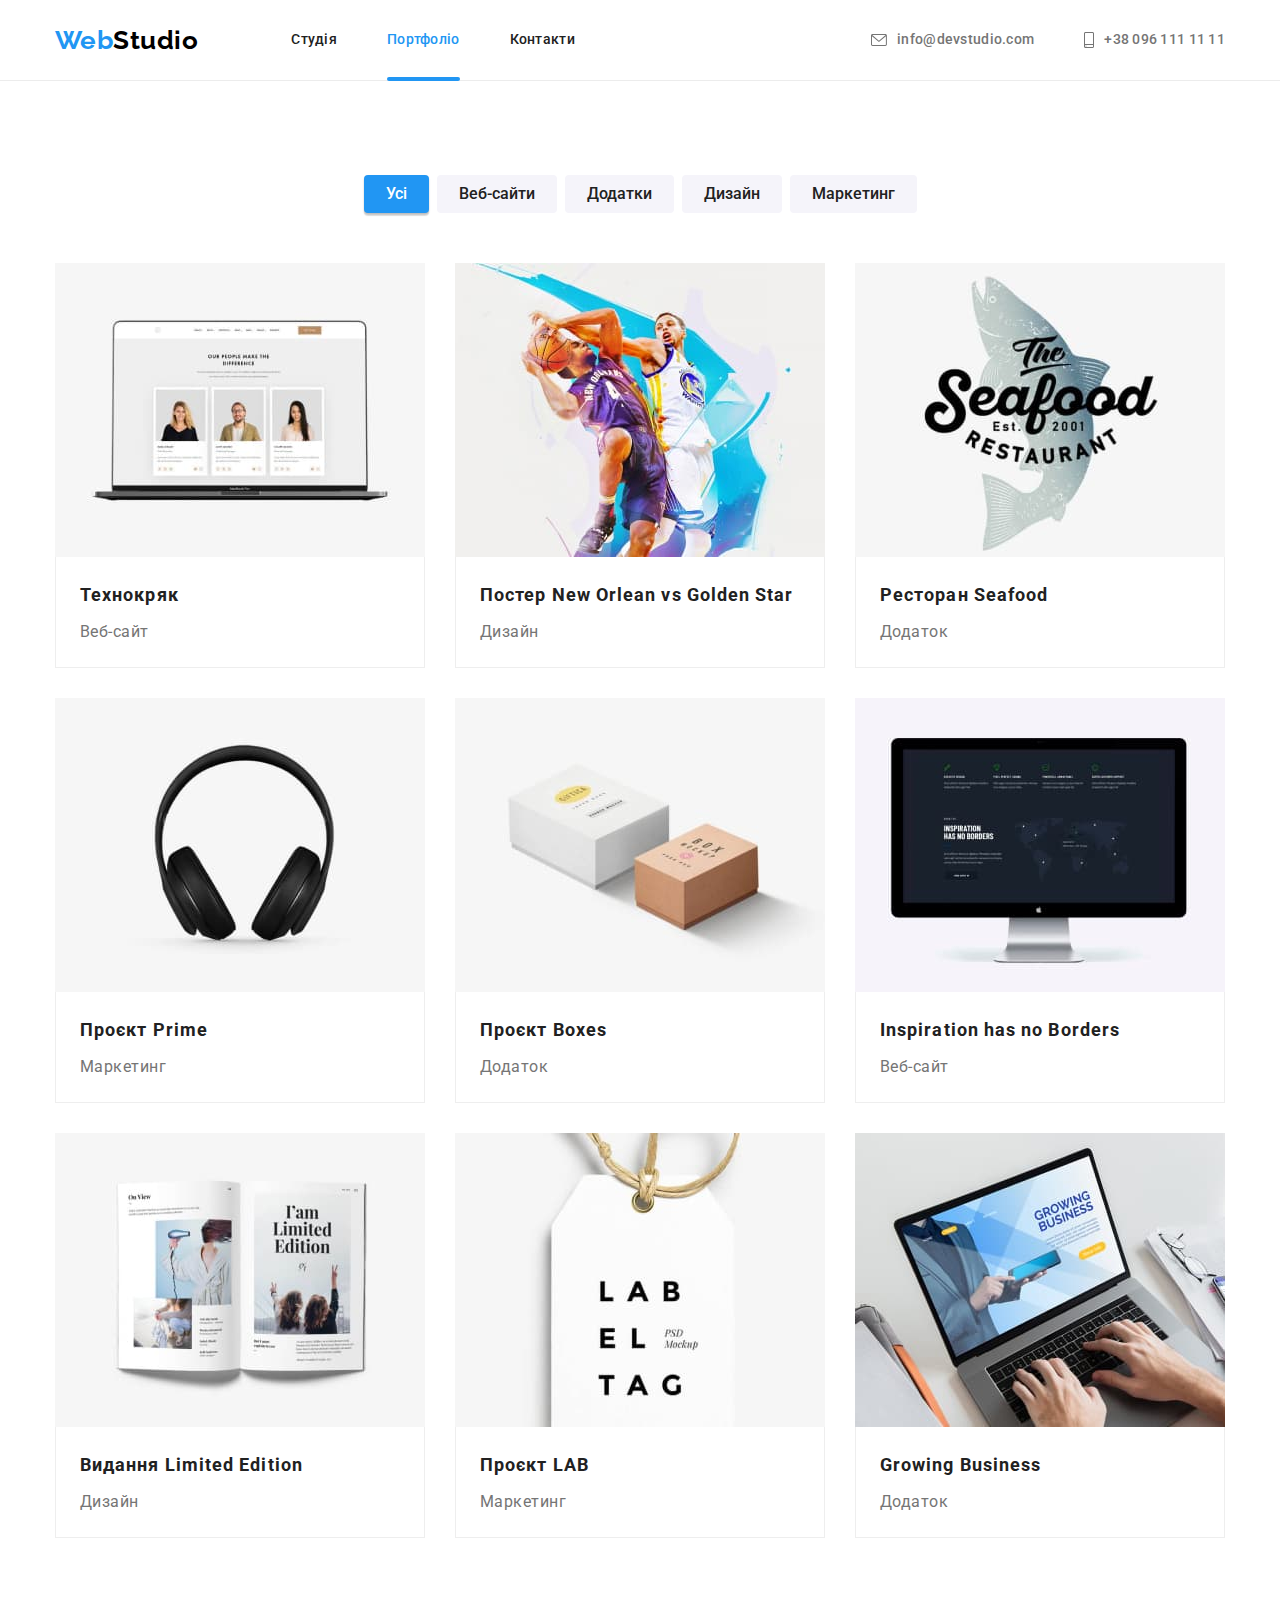
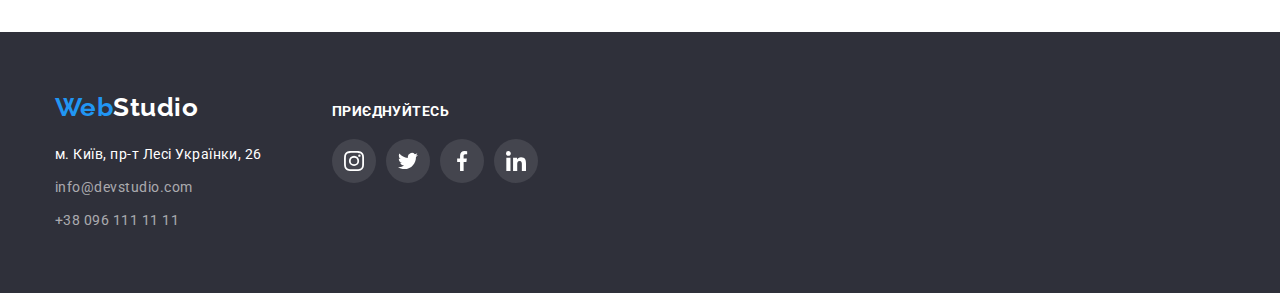
==== portfolio.html @ 4b11e3ed "create" ====
<!DOCTYPE html>
<html lang="uk">

<head>
    <meta charset="UTF-8">
    <meta http-equiv="X-UA-Compatible" content="IE=edge">
    <meta name="viewport" content="width=device-width, initial-scale=1.0">
    <title>Portfolio</title>
    <link rel="preconnect" href="https://fonts.googleapis.com">
    <link rel="preconnect" href="https://fonts.gstatic.com" crossorigin>
    <link
        href="https://fonts.googleapis.com/css2?family=Montserrat:wght@400;700&family=Raleway:wght@700&family=Roboto:wght@400;500;700;900&display=swap"
        rel="stylesheet">
    <link rel="stylesheet" href="https://cdn.jsdelivr.net/npm/modern-normalize@1.1.0/modern-normalize.min.css">
    <link rel="stylesheet" href="./css/styles.css">
</head>

<body>
    <header class="header">
        <div class="container  head"><a href="./index.html" class="link-logo link"> <span
                    class="logo">Web</span>Studio</a>
            <nav class="nav">
                <ul class="list-style navigation">
                    <li class="nav-list"> <a href="./index.html" class="link nav-link"> Студія </a> </li>
                    <li class="nav-list "> <a href="./portfolio.html" class="link nav-link active-page"> Портфоліо </a>
                    </li>
                    <li class="nav-list"> <a href="" class="link nav-link"> Контакти</a></li>
                </ul>
            </nav>
            <ul class="list-style header-contacts">
                <li class="contact"> <a href="mailto:info@devstudio.com" class="link-header"><svg class="icon-header"
                            width="16" height="12">
                            <use href="./images/icons.svg#icon-envelope"></use>
                        </svg> info@devstudio.com </a></li>
                <li class="contact"><a href="tel:+380961111111" class="link-header"><svg class="icon-header" width="10"
                            height="16">
                            <use href="./images/icons.svg#icon-smartphone"></use>
                        </svg> +38 096 111 11 11</a></li>
            </ul>
        </div>
    </header>

    <main>
        <section class="section">
            <h1 class="visually-hidden">Портфоліо</h1>
            <div class="container">
                <ul class="list-style-portfolio">
                    <li class="li-butttons"><button type="button" class="button-portfolio current">Усі</button></li>
                    <li class="li-butttons"><button type="button" class="button-portfolio">Веб-сайти</button></li>
                    <li class="li-butttons"><button type="button" class="button-portfolio">Додатки</button></li>
                    <li class="li-butttons"><button type="button" class="button-portfolio">Дизайн</button></li>
                    <li class="li-butttons"><button type="button" class="button-portfolio">Маркетинг</button></li>
                </ul>

                <ul class="list-style products">
                    <li class="net">
                        <a href="" class="portfolio-link">
                            <div class="product-tumb"><img src="./images/portfolio/portfolio-1.jpg" alt="ноутбук"
                                    width="370" height="294">
                                <p class="owerlay">Ресурс пропонує комплексні пропозиції з різним рівнем функціоналу та
                                    сервісів. Все це дозволить
                                    відвідувачу отримати
                                    вичерпні відомості про компанію чи приватну особу.</p>
                            </div>
                            <div class="cards-product">
                                <h2 class="title-portfolio">Технокряк</h2>
                                <p> Веб-сайт</p>
                            </div>
                        </a>
                    </li>
                    <li class="net">
                        <a href="" class="portfolio-link">
                            <div class="product-tumb"><img src="./images/portfolio/portfolio-2.jpg" alt="дві людини"
                                    width="370" height="294">
                                <p class="owerlay">Ресурс пропонує комплексні пропозиції з різним рівнем функціоналу та
                                    сервісів. Все це дозволить відвідувачу отримати
                                    вичерпні відомості про компанію чи приватну особу.</p>
                            </div>
                            <div class="cards-product">
                                <h2 class="title-portfolio">Постер New Orlean vs Golden Star</h2>
                                <p>Дизайн</p>
                            </div>


                        </a>
                    </li>
                    <li class="net">
                        <a href="" class="portfolio-link">
                            <div class="product-tumb"> <img src="./images/portfolio/portfolio-3.jpg" alt="риба"
                                    width="370" height="294">
                                <p class="owerlay">Ресурс пропонує комплексні пропозиції з різним рівнем функціоналу та
                                    сервісів. Все це дозволить
                                    відвідувачу отримати
                                    вичерпні відомості про компанію чи приватну особу.</p>
                            </div>
                            <div class="cards-product">
                                <h2 class="title-portfolio">Ресторан Seafood</h2>
                                <p>Додаток</p>
                            </div>
                        </a>
                    </li>
                    <li class="net">
                        <a href="" class="portfolio-link">
                            <div class="product-tumb"><img src="./images/portfolio/portfolio-4.jpg" alt="наушники"
                                    width="370" height="294">
                                <p class="owerlay">Ресурс пропонує комплексні пропозиції з різним рівнем функціоналу та
                                    сервісів. Все це дозволить
                                    відвідувачу отримати
                                    вичерпні відомості про компанію чи приватну особу.</p>
                            </div>
                            <div class="cards-product">
                                <h2 class="title-portfolio">Проєкт Prime</h2>
                                <p>Маркетинг</p>
                            </div>
                        </a>
                    </li>
                    <li class="net">
                        <a href="" class="portfolio-link">
                            <div class="product-tumb"><img src="./images/portfolio/portfolio-5.jpg" alt="коробки"
                                    width="370" height="294">
                                <p class="owerlay">Ресурс пропонує комплексні пропозиції з різним рівнем функціоналу та
                                    сервісів. Все це дозволить
                                    відвідувачу отримати
                                    вичерпні відомості про компанію чи приватну особу.</p>
                            </div>
                            <div class="cards-product">
                                <h2 class="title-portfolio">Проєкт Boxes</h2>
                                <p>Додаток</p>
                            </div>
                        </a>
                    </li>
                    <li class="net">
                        <a href="" class="portfolio-link">
                            <div class="product-tumb"><img src="./images/portfolio/portfolio-6.jpg" alt="монітор"
                                    width="370" height="294">
                                <p class="owerlay">Ресурс пропонує комплексні пропозиції з різним рівнем функціоналу та
                                    сервісів. Все це дозволить
                                    відвідувачу отримати
                                    вичерпні відомості про компанію чи приватну особу.</p>
                            </div>
                            <div class="cards-product">
                                <h2 lang="en" class="title-portfolio">Inspiration has no Borders</h2>
                                <p>Веб-сайт</p>
                            </div>
                        </a>
                    </li>
                    <li class="net">
                        <a href="" class="portfolio-link">
                            <div class="product-tumb"><img src="./images/portfolio/portfolio-7.jpg" alt="книга"
                                    width="370" height="294">
                                <p class="owerlay">Ресурс пропонує комплексні пропозиції з різним рівнем функціоналу та
                                    сервісів. Все це дозволить
                                    відвідувачу отримати
                                    вичерпні відомості про компанію чи приватну особу.</p>
                            </div>
                            <div class="cards-product">
                                <h2 lang="en" class="title-portfolio">Видання Limited Edition</h2>
                                <p>Дизайн</p>
                            </div>
                        </a>
                    </li>
                    <li class="net">
                        <a href="" class="portfolio-link">
                            <div class="product-tumb"><img class="img" src="./images/portfolio/portfolio-8.jpg"
                                    alt="ярлик" width="370" height="294">
                                <p class="owerlay">Ресурс пропонує комплексні пропозиції з різним рівнем функціоналу та
                                    сервісів. Все це дозволить
                                    відвідувачу отримати
                                    вичерпні відомості про компанію чи приватну особу.</p>
                            </div>
                            <div class="cards-product">
                                <h2 class="title-portfolio">Проєкт LAB</h2>
                                <p>Маркетинг</p>
                            </div>
                        </a>
                    </li>
                    <li class="net">
                        <a href="" class="portfolio-link">
                            <div class="product-tumb"><img src="./images/portfolio/portfolio-9.jpg"
                                    alt="друкує на ноутбуці" width="370" height="294">
                                <p class="owerlay">Ресурс пропонує комплексні пропозиції з різним рівнем функціоналу та
                                    сервісів. Все це дозволить
                                    відвідувачу отримати
                                    вичерпні відомості про компанію чи приватну особу.</p>
                            </div>
                            <div class="cards-product">
                                <h2 lang="en" class="title-portfolio">Growing Business</h2>
                                <p>Додаток</p>
                            </div>
                        </a>
                    </li>
                </ul>
            </div>
        </section>
    </main>
    <footer class="footer">
        <div class="container">
            <div class="style-footer">
                <div>
                    <a href="./index.html" class="footer-link link"> <span class="logo">
                            Web</span>Studio</a>
                    <address class="address">
                        <ul class="footer-styles">
                            <li class="footer-links"><a href="https://goo.gl/maps/CPtrU1FHBa2aNyZL9" target="_blank"
                                    rel="noopener noreferrer nofollow" class="link">м. Київ, пр-т Лесі Українки, 26</a>
                            </li>
                            <li class="footer-links"><a href="mailto:info@devstudio.com"
                                    class="mailto-link link">info@devstudio.com</a></li>
                            <li class="footer-links"><a href="tel:+380961111111" class="tel-link link">+38 096 111 11
                                    11</a>
                            </li>
                        </ul>
                    </address>
                </div>

                <div class="join-style">
                    <h3 class="join-in">Приєднуйтесь</h3>
                    <ul class="list-style join-contact">
                        <li class="icons-footer"> <a class="join-link" href=""> <svg width="20" height="20">
                                    <use href="./images/icons.svg#icon-instagram">
                                    </use>
                                </svg> </a> </li>
                        <li class="icons-footer"> <a class="join-link" href=""> <svg width="20" height="20">
                                    <use href="./images/icons.svg#icon-twitter"></use>
                                </svg> </a> </li>
                        <li class="icons-footer"> <a class="join-link" href=""> <svg width="20" height="20">
                                    <use href="./images/icons.svg#icon-facebook">
                                    </use>
                                </svg> </a></li>
                        <li class="icons-footer"> <a class="join-link" href=""> <svg width="20" height="20">
                                    <use href="./images/icons.svg#icon-linkedin">
                                    </use>
                                </svg> </a></li>
                    </ul>
                </div>
            </div>
        </div>
    </footer>
</body>

</html>
---- css/styles.css ----
:root{
    --primary-text-color: #757575;
    --title-text-color: #212121;
    --accent-color: #2196F3;
    --second-background-color: #2F303A;
    --first-boby-color: #F5F5F5;
    --second-body-color: #F5F4FA;
    --white-color: #FFFFFF;
    --black-color: #000000;
    --column-gap: 30px;
    --margin-none: 0px;
    --icons-color:#AFB1B8;
   
}
body{
    font-family: 'Roboto', sans-serif;
    color: var(--primary-text-color);
    background-color: var(--white-color);
    letter-spacing: 0.03em;
}
p{
    margin: var(--margin-none);
}
.header{
    background-color: var(--white-color);
    font-weight: 500;
    border-bottom: solid 1px #ECECEC;
    

}
.head{
    display: flex;
    
}
.container{
    width: 1200px;
    padding-left: 15px;
    padding-right: 15px;
    align-items: center;
    margin-left: auto;
    margin-right: auto;
}
 img{
    display: block;
    max-width: 100%;
    height: auto;
}
h1,h2,h3,h4,h5,h6{
    margin: var(--margin-none);
}
.section{
    padding-top: 94px;
    padding-bottom: 94px;
}
.link-header{
    display: flex;
    align-items: center;
    text-decoration: none;
    color:var(--primary-text-color);
    font-size: 14px;
    line-height: 1.14;
    letter-spacing: 0.02em;
    font-weight: 500;
    fill: currentColor;
    transition: color 250ms cubic-bezier(0.4, 0, 0.2, 1) , fill 250ms cubic-bezier(0.4, 0, 0.2, 1);

}
.header-contacts{
    display: flex;
    padding: 0px;
    margin: var(--margin-none);
    margin-left: auto;
    color: var(--primary-text-color);
    fill: currentColor;

    
}

.contact+.contact{
    margin-left: 50px;
}
.contact{
    display: flex;
    align-items: center;
    justify-content: baseline;
}
.link-header:hover,
.link-header:focus{
    color: var(--accent-color);
    fill: var(--accent-color);

    
}
.link{
    text-decoration: none;
    color:inherit;
    
    transition: color 250ms cubic-bezier(0.4, 0, 0.2, 1);
}
.nav-link{
  
  padding-top: 32px;
  padding-bottom: 32px; 
  display: block;
  

}
.nav-list{
 margin-right: 50px;
 position: relative;
 text-align: center;
}
.nav-list:nth-child(3){
    margin-right: 0;
}

.active-page::after{
    content: '';
    
    color: var(--accent-color);
    position: absolute;
    left: 0;
    bottom: -1px;
    display: block;
    width: 100%;
    height: 4px;
    background-color: var(--accent-color);
    border-radius: 2px;
    margin: var(--margin-none);
}
.link:hover, .link:focus{
    color: var(--accent-color);
   
}
.nav-link:active{
    color: var(--accent-color);

}
.link-logo{
    margin-right: 93px;
    font-family: 'Raleway', sans-serif;
    font-weight: 700;
    font-size: 26px;
    line-height: 1.19;
    color: var(--black-color);
}
.icon-header{
    margin-right: 10px;
    fill: currentColor;
   
}
.icon-header:hover,
.icon-header:focus{
    fill: var(--accent-color);
}
.nav{

    font-weight: 500;
    font-size: 14px;
    line-height: 1.14;
    letter-spacing: 0.02em;
    color: var(--title-text-color);
}
.navigation{
    list-style: none;
    display: flex;
    padding-left: 0;
    align-items: center;
    justify-content: center;
    margin: var(--margin-none);
}
.nav-link.active-page {
    color: var(--accent-color);
}
.logo{
    color: var(--accent-color);
}
.list-style {
    list-style: none;
    padding-left: 0px;
   
}
.hero{
    
    background-image: linear-gradient(to right, rgba(47, 48, 58, 0.4), rgba(47, 48, 58, 0.4)), url(../images/hero.jpg);
    background-repeat: no-repeat;
    background-size: cover;
    background-position: center;
    flex-direction: column;
    text-align: center;
    padding-top: 200px;
    padding-bottom: 200px;
    max-width: 1600px;
    margin: 0 auto;
    
    
}
.hero-title{
    color: var(--white-color);
    font-weight: 900;
    font-size: 44px;
    line-height: 1.34;
    letter-spacing: 0.06em;
    text-transform: uppercase;
    
    
    margin-left: auto;
    margin-right: auto;
    width: 696px;
}
.button{
    font-family: 'Roboto', sans-serif;
    font-weight: 700;
    font-size: 16px;
    line-height: 1.88;
    letter-spacing: 0.06em; 
    color: var(--white-color);
    background-color: var(--accent-color);
    box-shadow: 0px 4px 4px rgba(0, 0, 0, 0.15);
    cursor: pointer;
    border: 0;
    border-radius: 4px;
    padding: 10px 32px;
    margin-top: var(--column-gap);

    transition: background-color 250ms cubic-bezier(0.4, 0, 0.2, 1);
    
}
.button:hover, .button:focus{
    background-color:#188CE8;
}
.visually-hidden {
    position: absolute;
    white-space: nowrap;
    width: 1px;
    height: 1px;
    overflow: hidden;
    border: 0;
    padding: 0;
    clip: rect(0 0 0 0);
    clip-path: inset(50%);
    margin: -1px;}

.icon{
    display: block;
    }

.benefits-icon{
    display: flex;
    justify-content: center;
    background-color: var(--second-body-color);
    margin-bottom: 30px;
    height: 120px;
    align-items: center;
}
.text{
    
    font-size: 14px;
    line-height: 1.71;
    margin: var(--margin-none);
}
.benefits{
    width: calc((100% - 90px) / 4);
    margin-right: 30px;
   
}
.benefits:nth-child(4n){
    margin-right: 0px;
}

.first-section{
    display: flex;
    margin: var(--margin-none);
}
.about{
    padding-top: 0;
}
.photo-cards{
    display: flex;
    margin:var(--margin-none);
    column-gap: var(--column-gap);
}
.images-about{
 position: relative;
}
.text-about{
  position: absolute;
  width: 100%;
  height: 70px;
  bottom: 0;
  display: flex;
  justify-content: center;
  align-items: center;

  font-weight: 700;
  font-size: 14px;
  line-height: 1.14;
  -align: center;
  letter-spacing: 0.03em;
  text-transform: uppercase;

  color: var(--white-color);
  background-color: rgba(47, 48, 58, 0.8);
}
.backgrond{
background-color: var(--second-body-color);    
}
.titles-team{
    color:var(--title-text-color);
    font-weight: 500;
    font-size: 16px;
    line-height: 1.19;
    margin:var(--margin-none) ;
    margin-bottom: 10px ;

    text-align: center;
}
.teams-card{
   
    display: flex;
    margin: var(--margin-none);
}
 .team-contact{
    margin: var(--margin-none);
    display: flex;
    column-gap: 10px;
    justify-content: center;
    
    margin-top: 10px;
 }
 .team-link{
    text-decoration: none; 
    width: 44px;
    height: 44px;
    display: flex;
    align-items: center;
    justify-content: center;
    color: var(--icons-color);
    fill: currentColor;
    border-radius: 50%;

    transition: fill 250ms cubic-bezier(0.4, 0, 0.2, 1), background-color 250ms cubic-bezier(0.4, 0, 0.2, 1);
    
    
 }
 .team-link:hover, .team-link:focus{
   background-color: var(--accent-color);
   fill: var(--white-color);
   

 }




.team-elements {
    background-color: var(--white-color);
    border-radius: 0px 0px 4px 4px;
    width: calc((100% - 90px)/4);
    margin-right: 30px;
    box-shadow: 0px 1px 3px rgba(0, 0, 0, 0.12), 0px 1px 1px rgba(0, 0, 0, 0.14), 0px 2px 1px rgba(0, 0, 0, 0.2);

}
.team-elements:nth-child(4){
    margin-right: var(--margin-none);
}
.profession{
    font-size: 16px;
    line-height: 1.19;
    margin: var(--margin-none);

    text-align: center;
}
.internal{
    padding-top: 30px;
    padding-bottom: 30px;
    
}
.title{
    color: var(--title-text-color);
    font-weight: 700;
    font-size: 36px;
    line-height: 1.16;
    margin: var(--margin-none);
    margin-bottom: 50px;

    text-align: center;
}
.titles{
    color: var(--title-text-color);
    font-weight: 700;
    font-size: 14px;
    line-height: 1.14;
    text-transform: uppercase;
     
    margin-top: var(--margin-none);
    margin-bottom: 10px;
}


.client{
    font-weight: 700;
    font-size: 36px;
    line-height: 1.16;
    text-align: center;
    letter-spacing: 0.03em;
    color: var(--title-text-color);
    margin-bottom: 50px;
}
.icon-client{
    
    color: var(--icons-color);
    fill: currentColor;
    width: calc((100% - 150px) / 6);
    margin-right: var(--column-gap);
}

.icon-client:nth-child(6n){
margin-right: 0px;
}

.icon-clients{
    fill: currentColor;
}
.link-client:hover,
.link-client:focus{
    color: var(--accent-color);
    border:1px solid var(--accent-color);

}
.link-client{
    
    height: 92px;
    border: 1px solid #AFB1B8;
    border-radius: 4px;
    display: flex;
    align-items: center;
    justify-content: center;
    
    transition: color 250ms cubic-bezier(0.4, 0, 0.2, 1), border 250ms cubic-bezier(0.4, 0, 0.2, 1) ;
    
}
.icons-client{
    display: flex;
    
}
.footer{
    background-color: var(--second-background-color);
    color: var(--white-color);
    font-size: 14px;
    line-height: 1.71;
    padding-top: 60px;
    padding-bottom: 60px;

}
.mailto-link,
.tel-link {
    
    text-decoration: none;
    color: rgba(255, 255, 255, 0.6);
    padding: 0px;
}
.address{
    font-style: normal;
    margin-top: 20px;
    padding: 0px;
}
.footer-link{
    font-family: 'Raleway';
    font-weight: 700;
    font-size: 26px;
    line-height: 1.19;
    padding: 0px;
    
}
.footer-styles{
    list-style: none;
    padding: 0px;
    margin: 0px;
}

.footer-links:not(:last-child){ 
margin-bottom: 9px;
}
   
.join-in{
    text-transform: uppercase;
    font-weight: 700;
    font-size: 14px;
    line-height: 1.14;
    letter-spacing: 0.03em;
    color: var(--white-color);

}
.join-link {
    text-decoration: none;
    display: flex;
    align-items: center;
    justify-content: center;
    color: var(--white-color) ;
    fill: currentColor;
    background-color: rgba(255, 255, 255, 0.1);
    border-radius: 50%;
    width: 44px;
    height: 44px;

    transition: background-color 250ms cubic-bezier(0.4, 0, 0.2, 1), fill 250ms cubic-bezier(0.4, 0, 0.2, 1), border-radius 250ms cubic-bezier(0.4, 0, 0.2, 1);

}
.join-contact {
    margin: var(--margin-none);
    display: flex;
    column-gap: 10px;
    justify-content: center;
    margin-top: 20px;}

.join-link:hover, .join-link:focus {
    background-color: var(--accent-color);
    fill: var(--white-color);
    border-radius: 50%;
}

.style-footer{
    display: flex;
    column-gap: 70px;
    align-items: baseline;
}
.portfolio-link {
    

    text-decoration: none;
    color: var(--primary-text-color);
    font-size: 16px;
    line-height: 1.87;
    margin: var(--margin-none);
    display: block;

    transition: box-shadow 250ms cubic-bezier(0.4, 0, 0.2, 1);
}

.portfolio-link:hover,
.portfolio-link:focus {
    box-shadow: 0px 1px 1px rgba(0, 0, 0, 0.12), 0px 4px 4px rgba(0, 0, 0, 0.06), 1px 4px 6px rgba(0, 0, 0, 0.16);
}
.product-tumb{
    position: relative;
    overflow: hidden;
}
.owerlay{
    position: absolute;
    display: flex;
    width: 100%;
    height: 294px;
    align-items: center;
    padding-left: 24px;
    padding-right: 24px;
    top: 0;
    left: 0;
    transform: translateY(100%);
   

    font-size: 18px;
    line-height: 1.56;
    letter-spacing: 0.03em;
    color: var(--white-color);
    background-color: rgba(33, 150, 243, 0.9);
    transition: transform 250ms cubic-bezier(0.4, 0, 0.2, 1);

}

.portfolio-link:hover .owerlay,
.portfolio-link:focus .owerlay{
    
    transform: translateY(0);
}

.title-portfolio {
    font-weight: 700;
    font-size: 18px;
    line-height: 2;
    letter-spacing: 0.06em;
    color: var(--title-text-color);
    margin: var(--margin-none);
    margin-bottom: 4px;

}

.li-butttons+.li-butttons {
    margin-left: 8px;
}

.button-portfolio {
    font-family: 'Roboto', sans-serif;
    font-weight: 500;
    font-size: 16px;
    line-height: 1.62;
    background-color: var(--second-body-color);
    color: var(--title-text-color);
    cursor: pointer;

    border-radius: 4px;
    border: 0px;
    padding: 6px 22px;

    transition: color 250ms cubic-bezier(0.4, 0, 0.2, 1), background-color 250ms cubic-bezier(0.4, 0, 0.2, 1), box-shadow 250ms cubic-bezier(0.4, 0, 0.2, 1);
}
.current{
    background-color: var(--accent-color);
    color: var(--white-color);
    box-shadow: 0px 3px 1px rgba(0, 0, 0, 0.1), 0px 1px 2px rgba(0, 0, 0, 0.08), 0px 2px 2px rgba(0, 0, 0, 0.12);
}
.button-portfolio:hover,
.button-portfolio:focus {
    background-color: var(--accent-color);
    color: var(--white-color);
    box-shadow: 0px 3px 1px rgba(0, 0, 0, 0.1), 0px 1px 2px rgba(0, 0, 0, 0.08), 0px 2px 2px rgba(0, 0, 0, 0.12);
}

.list-style-portfolio {
    list-style: none;

    display: flex;
    padding-left: 0px;
    justify-content: center;
    margin-bottom: var(--margin-none);
    margin-top: var(--margin-none);

}

.cards-product {
    padding: 20px 24px;
    width: 370px;
    border-bottom: 1px solid #EEEEEE;
    border-left: 1px solid #EEEEEE;
    border-right: 1px solid #EEEEEE;
}

.products {
    margin-top: 50px;
    margin-right: calc(-1 * var(--column-gap));
    margin-bottom: calc(-1 * var(--column-gap));
    display: flex;
    flex-wrap: wrap;

}

.net {
    width: calc(100% /3 - var(--column-gap));
    margin-right: var(--column-gap);
    margin-bottom: var(--column-gap);
}


.net:nth-child(3n) {
    margin-right: var(--margin-none);
}
.backdrop{
    position: fixed;
    top: 0;
    left: 0;
    width: 100%;
    height: 100%; 
    background: rgba(0, 0, 0, 0.2);

    opacity: 1;
    transition: opasity 250ms cubic-bezier(0.4, 0, 0.2, 1);
}
.backdrop.is-hidden{
    opacity: 0;
    pointer-events: none;
}
.backdrop.is-hidden .modal{
    transform: translate(-50%, -50%) scale(1.25);
}
.modal{
    position: absolute;
    
    top: 50%;
    left: 50%;
    padding: 8px;
    transform: translate(-50%, -50%) scale(1);
    transition: transform 250ms cubic-bezier(0.4, 0, 0.2, 1);

    min-width: 528px;
    min-height: 581px;
    background: #FFFFFF;
    color: var(--black-color);
    box-shadow: 0px 1px 3px rgba(0, 0, 0, 0.12), 0px 1px 1px rgba(0, 0, 0, 0.14), 0px 2px 1px rgba(0, 0, 0, 0.2);
    border-radius: 4px;
    
    
}
.modal-button{
    position: absolute;
    right: 8px;
    cursor: pointer;
    width: 30px;
    height: 30px;
    padding: var(--margin-none);
    background: var(--white-color);
    border: 1px solid rgba(0, 0, 0, 0.1);
    border-radius: 50%;
    color: var(--black-color);
    fill: currentColor;
}
.icon-close-button{
   
}
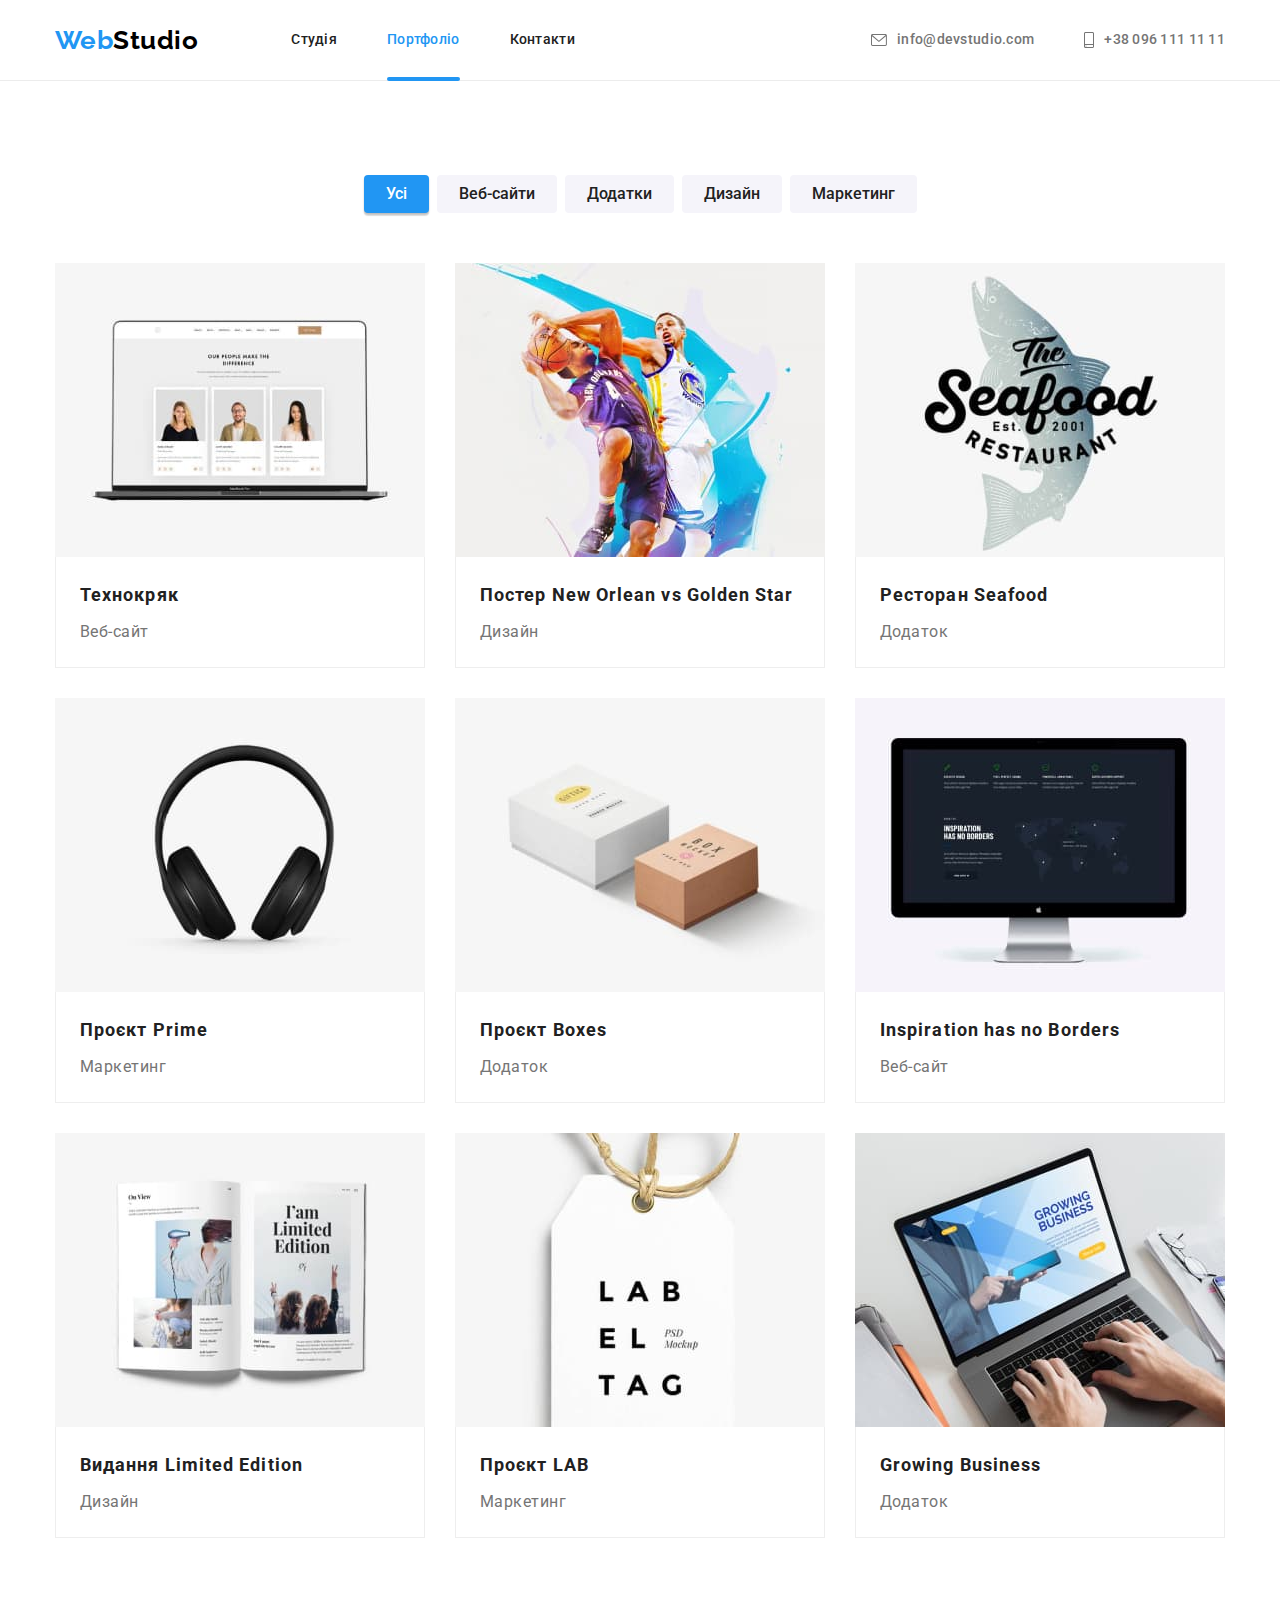
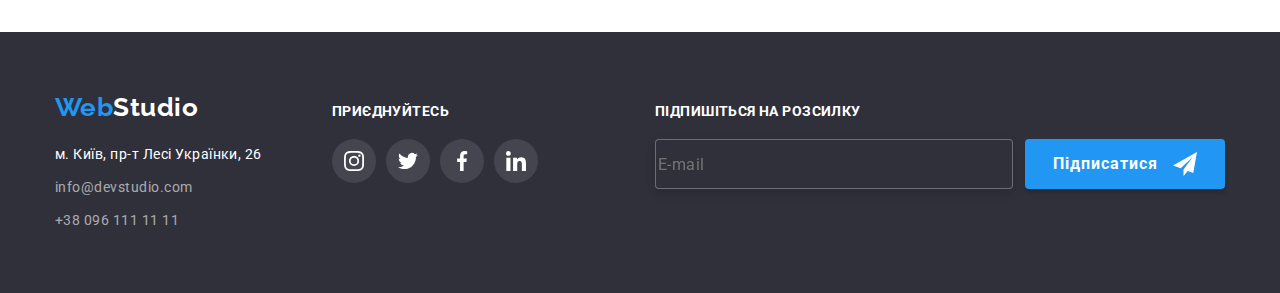
==== commit 59936bb7: "update" ====
--- a/portfolio.html
+++ b/portfolio.html
@@ -233,6 +233,16 @@
                                 </svg> </a></li>
                     </ul>
                 </div>
+                <form class="footer-form-container">
+                    <p class="title-form-footer">Підпишіться на розсилку</p>
+                    <div class="input-footer"><label>
+                            <input type="email" name="email" placeholder="E-mail" class="footer-form">
+                        </label>
+                        <button type="submit" class="footer-button">Підписатися <svg width="24" height="24" class="icon-form-footer">
+                                <use href="./images/icons.svg#icon-icon-send"></use>
+                            </svg></button>
+                    </div>
+                </form>
             </div>
         </div>
     </footer>
--- a/css/styles.css
+++ b/css/styles.css
@@ -339,19 +339,13 @@
     fill: currentColor;
     border-radius: 50%;
 
-    transition: fill 250ms cubic-bezier(0.4, 0, 0.2, 1), background-color 250ms cubic-bezier(0.4, 0, 0.2, 1);
-    
+    transition: fill 250ms cubic-bezier(0.4, 0, 0.2, 1), background-color 250ms cubic-bezier(0.4, 0, 0.2, 1);   
     
  }
  .team-link:hover, .team-link:focus{
    background-color: var(--accent-color);
    fill: var(--white-color);
-   
-
  }
-
-
-
 
 .team-elements {
     background-color: var(--white-color);
@@ -524,6 +518,58 @@
     display: flex;
     column-gap: 70px;
     align-items: baseline;
+}
+.footer-form-container{
+    margin-left: auto;
+}
+.input-footer{
+    display: flex;
+}
+.title-form-footer{
+    margin-bottom: 20px;
+    font-weight: 700;
+    font-size: 14px;
+    line-height: 1.14;
+    letter-spacing: 0.03em;
+    text-transform: uppercase;
+
+}
+.footer-form{
+    width: 358px;
+    height: 50px;
+
+    font-size: 16px;
+    line-height: 1.25;
+    letter-spacing: 0.03em;
+    background-color: var(--second-background-color);
+    color: rgba(255, 255, 255, 0.6);
+    border: 1px solid rgba(255, 255, 255, 0.3);
+    filter: drop-shadow(0px 4px 4px rgba(0, 0, 0, 0.15));
+    border-radius: 4px;
+}
+.footer-button{
+    display: flex;
+    align-items: center;
+    text-align: center;
+    justify-content: space-between;
+   
+    padding: 10px 28px ;
+    width: 200px;
+    height: 50px;
+    margin-left: 12px;
+    font-weight: 700;
+    font-size: 16px;
+    line-height: 1.88;
+    letter-spacing: 0.06em;
+    color: var(--white-color);
+    background-color: var(--accent-color);
+    box-shadow: 0px 4px 4px rgba(0, 0, 0, 0.15);
+    border-radius: 4px;
+    border: 0px;
+    
+}
+.icon-form-footer{
+    
 }
 .portfolio-link {
     
@@ -702,7 +748,10 @@
     border-radius: 50%;
     color: var(--black-color);
     fill: currentColor;
-}
-.icon-close-button{
-   
-}
+
+    transform: color 250ms cubic-bezier(0.4, 0, 0.2, 1);
+}
+.modal-button:hover, .modal-button:focus{
+    color: var(--accent-color);
+      
+}
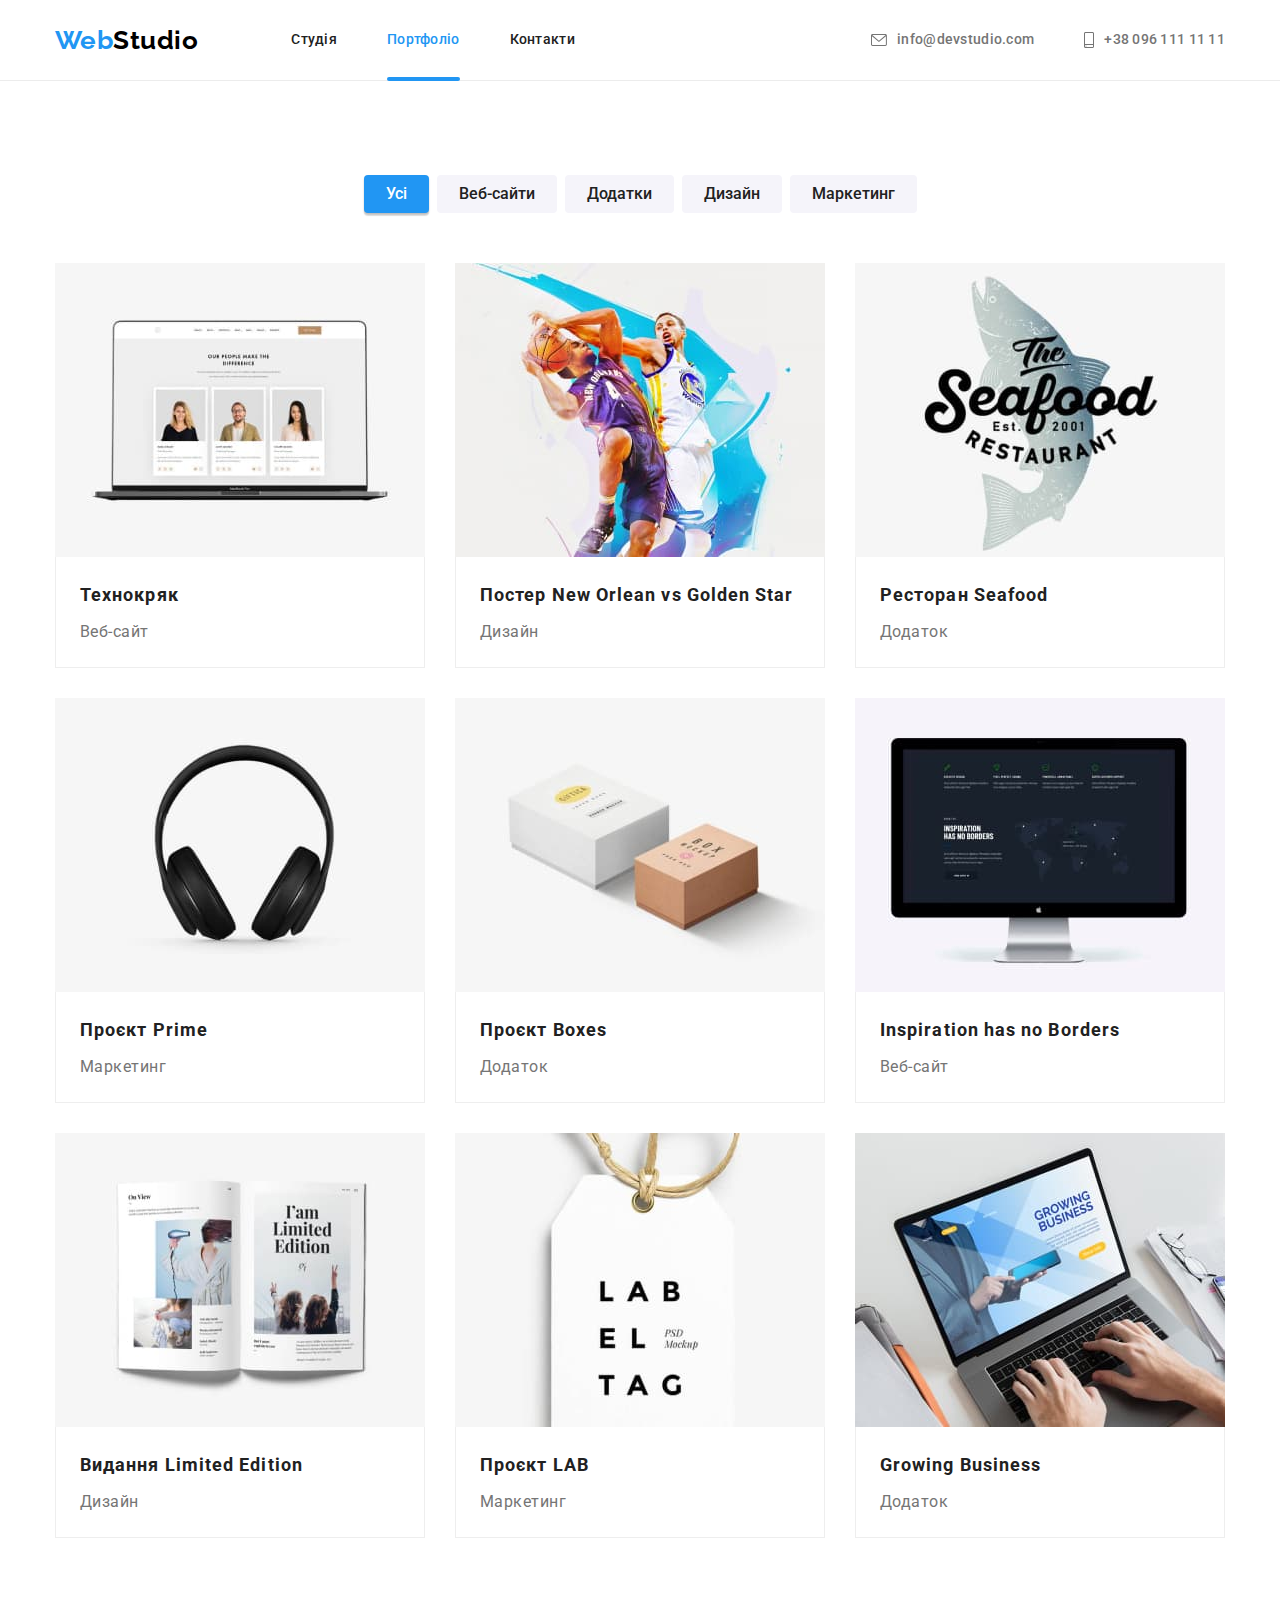
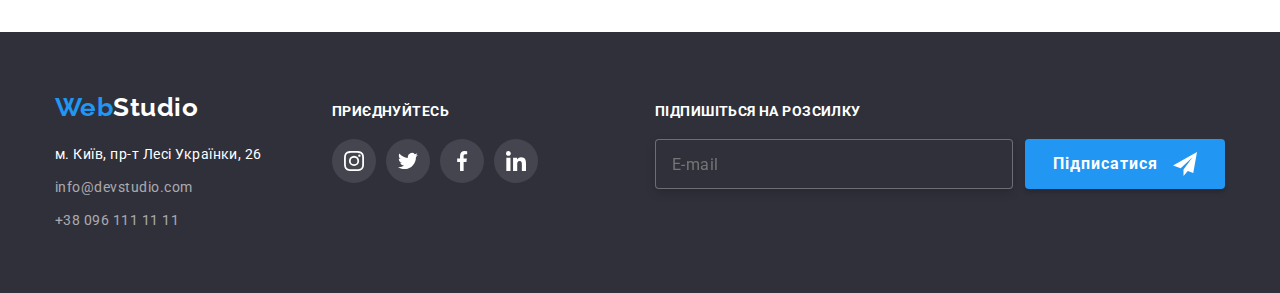
==== commit b37199a8: "update" ====
--- a/portfolio.html
+++ b/portfolio.html
@@ -238,7 +238,8 @@
                     <div class="input-footer"><label>
                             <input type="email" name="email" placeholder="E-mail" class="footer-form">
                         </label>
-                        <button type="submit" class="footer-button">Підписатися <svg width="24" height="24" class="icon-form-footer">
+                        <button type="submit" class="footer-button">Підписатися <svg width="24" height="24"
+                                class="icon-form-footer">
                                 <use href="./images/icons.svg#icon-icon-send"></use>
                             </svg></button>
                     </div>
--- a/css/styles.css
+++ b/css/styles.css
@@ -537,6 +537,7 @@
 .footer-form{
     width: 358px;
     height: 50px;
+    padding: 15px 16px;
 
     font-size: 16px;
     line-height: 1.25;
@@ -552,6 +553,7 @@
     align-items: center;
     text-align: center;
     justify-content: space-between;
+    cursor: pointer;
    
     padding: 10px 28px ;
     width: 200px;
@@ -720,12 +722,15 @@
 }
 .modal{
     position: absolute;
-    
+    display: flex;
+    flex-direction: column;
+   
     top: 50%;
     left: 50%;
-    padding: 8px;
+    padding: 40px;
     transform: translate(-50%, -50%) scale(1);
     transition: transform 250ms cubic-bezier(0.4, 0, 0.2, 1);
+    
 
     min-width: 528px;
     min-height: 581px;
@@ -739,6 +744,7 @@
 .modal-button{
     position: absolute;
     right: 8px;
+    top: 8px;
     cursor: pointer;
     width: 30px;
     height: 30px;
@@ -749,9 +755,146 @@
     color: var(--black-color);
     fill: currentColor;
 
-    transform: color 250ms cubic-bezier(0.4, 0, 0.2, 1);
+    transition: color 250ms cubic-bezier(0.4, 0, 0.2, 1);
 }
 .modal-button:hover, .modal-button:focus{
     color: var(--accent-color);
       
 }
+.modal-title{
+    margin-bottom: 12px;
+    text-align: center;
+    font-weight: 700;
+    font-size: 20px;
+    line-height: 1.15;
+    letter-spacing: 0.03em;
+}
+.input-modal{
+    display: flex;
+    flex-direction: column;
+    position: relative;
+    margin-bottom: 10px;
+    font-size: 12px;
+    line-height: 1.66;
+    letter-spacing: 0.01em;
+    color: var(--primary-text-color);
+    
+    transition:  fill 250ms cubic-bezier(0.4, 0, 0.2, 1);
+}
+.input-modal-form{
+    display: block;
+    width: 100%;
+    resize: none;
+    border: 1px solid rgba(33, 33, 33, 0.2);
+    border-radius: 4px;
+    height: 40px;
+    padding: 12px 42px;
+    fill: currentColor;
+
+    transition: border 250ms cubic-bezier(0.4, 0, 0.2, 1);
+}
+.input-modal-form:hover, .input-modal-form:focus{
+    border: 1px solid var(--accent-color);
+    outline: none;
+}
+.input-modal:hover, .input-modal:focus-within{
+   
+   fill: var(--accent-color);
+  }
+
+.comment{
+    margin-top: 4px;
+    padding-left: 16px;
+    resize: none;
+    width: 448px;
+    height: 120px;
+    color: rgba(117, 117, 117, 0.5);
+}
+.fornm-comment{
+    margin-bottom: 20px;
+}
+.send-button{
+    width: 200px;
+    height: 50px;
+    padding:0;
+    background-color:var(--accent-color);
+    box-shadow: 0px 4px 4px rgba(0, 0, 0, 0.15);
+    border-radius: 4px;
+    border: none;
+    font-weight: 700;
+    font-size: 16px;
+    line-height: 1.88;
+    text-align: center;
+    letter-spacing: 0.06em;
+    color: var(--white-color);
+    cursor: pointer;
+
+    transition: background-color 250ms cubic-bezier(0.4, 0, 0.2, 1);
+}
+.send-button:hover, .send-button:focus{
+    background: #188CE8;
+}
+.title-checkbox{
+    display: block;
+    margin-left: 8px;
+    font-size: 14px;
+    line-height: 1.71;    
+    letter-spacing: 0.03em;
+    color: var(--primary-text-color);
+    margin-bottom: 30px;
+}
+.checkbox{
+    position: relative;
+    display: flex;
+    flex-direction: column;
+    align-items: center;
+}
+.modal-link{
+    font-size: 14px;
+    line-height: 1.71;
+    letter-spacing: 0.03em;
+    color: var(--accent-color); 
+  
+}
+.modal-link:hover{
+    text-decoration: none;
+}
+.icon-form{
+    position: absolute;
+    top:50%;
+    left:12px;
+    transform: translateY(-50%);
+    width: 18px;
+    height: 18px;
+    
+}
+.checkbox-icon{
+    display: inline-block;
+    position: absolute;
+    top: 5px;
+    left: 14px;
+    width: 16px;
+    height: 15px;
+    border: 2px solid var(--title-text-color);
+    border-radius: 2px;
+    transition: background-color 250ms cubic-bezier(0.4, 0, 0.2, 1) ;
+}
+.checkbox-item:checked + .checkbox-icon{
+    background-color: var(--accent-color);
+    background-image: url(../images/icon\ check.svg);
+    background-size: contain;
+    background-origin: border-box;
+    border-color: var(--accent-color);
+}
+ .checkbox-item:focus+.checkbox-icon {
+    border-color: var(--accent-color);
+ }
+.position{
+    position: relative;
+}
+.label{
+    font-size: 12px;
+    line-height: 1.16;
+    letter-spacing: 0.01em;
+    margin-bottom: 4px;
+}